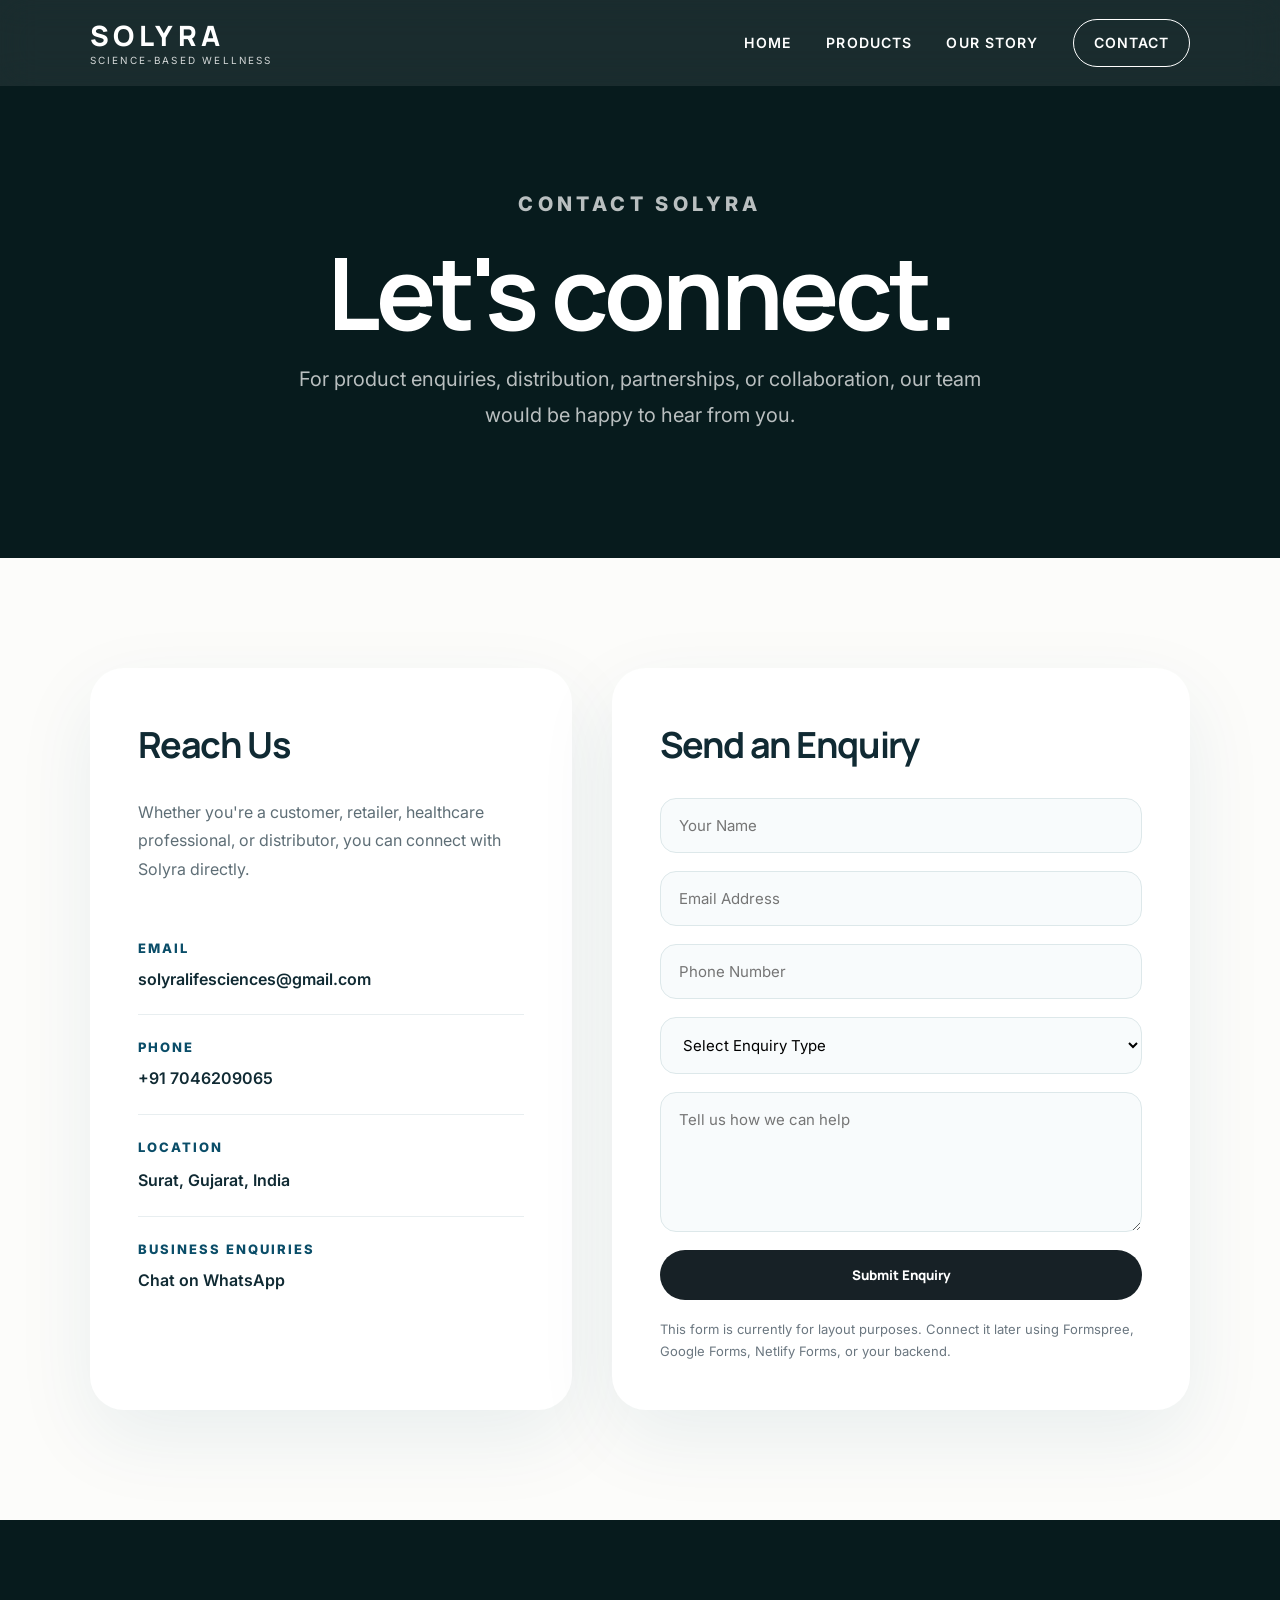
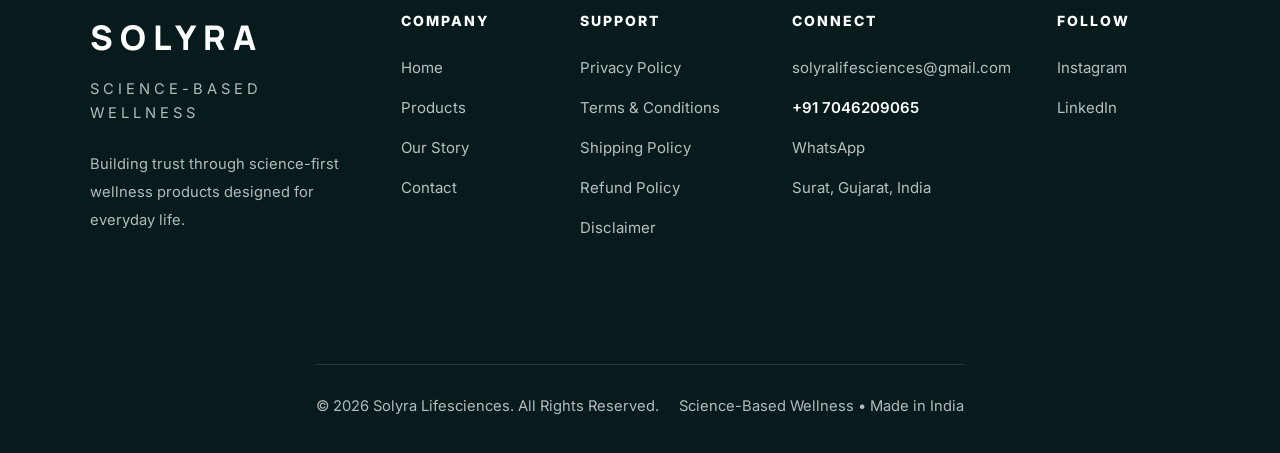
==== contact.html @ 99828cf7 "Initial commit" ====
<!DOCTYPE html>
<html lang="en">
<head>
<meta charset="UTF-8">
<meta name="viewport" content="width=device-width, initial-scale=1.0">
<link rel="canonical" href="https://www.solyralifesciences.com/contact.html">
<meta property="og:title" content="Contact | Solyra Lifesciences">
<meta property="og:description" content="Contact Solyra Lifesciences for product enquiries, partnerships, distribution opportunities, or support.">
<meta property="og:type" content="website">
<meta property="og:url" content="https://www.solyralifesciences.com/contact.html">
<meta property="og:image" content="https://www.solyralifesciences.com/assets/og-image.jpg">

<meta name="twitter:card" content="summary_large_image">
<meta name="twitter:title" content="Contact | Solyra Lifesciences">
<meta name="twitter:description" content="Reach Solyra Lifesciences for product and business enquiries.">
<meta name="twitter:image" content="https://www.solyralifesciences.com/assets/og-image.jpg">

<title>Contact | Solyra Lifesciences</title>
<meta name="description" content="Contact Solyra Lifesciences for product enquiries, partnerships, distribution opportunities, or general support.">

<link rel="icon" type="image/png" href="assets/favicon.png">

<link rel="preconnect" href="https://fonts.googleapis.com">
<link rel="preconnect" href="https://fonts.gstatic.com" crossorigin>

<link href="https://fonts.googleapis.com/css2?family=Inter:wght@400;500;600;700&family=Manrope:wght@600;700;800&display=swap" rel="stylesheet">

<link rel="stylesheet" href="styles.css">

<style>
.contact-hero{
    min-height:62vh;
    padding:150px 7% 90px;
    background:#071B1D;
    color:white;
    display:flex;
    align-items:center;
    justify-content:center;
    text-align:center;
}

.contact-hero-inner{
    max-width:900px;
}

.contact-hero h1{
    font-size:clamp(56px,8vw,100px);
    line-height:.95;
    letter-spacing:-4px;
    margin:22px 0;
}

.contact-hero p{
    max-width:720px;
    margin:auto;
    color:rgba(255,255,255,.72);
    font-size:20px;
    line-height:1.8;
}

.contact-page-section{
    padding:110px 7%;
    background:#FCFCFA;
}

.contact-grid{
    max-width:1180px;
    margin:auto;
    display:grid;
    grid-template-columns:1fr 1.2fr;
    gap:40px;
    align-items:stretch;
}

.contact-info-card,
.contact-form-card{
    background:white;
    border-radius:34px;
    padding:48px;
    box-shadow:0 28px 80px rgba(10,77,104,.08);
}

.contact-info-card h2,
.contact-form-card h2{
    font-size:36px;
    color:#102A33;
    margin-bottom:24px;
}

.contact-info-card p{
    color:#5E6E76;
    line-height:1.8;
    margin-bottom:32px;
}

.contact-detail{
    padding:22px 0;
    border-bottom:1px solid #E8EEF0;
}

.contact-detail:last-child{
    border-bottom:none;
}

.contact-detail span{
    display:block;
    color:#0A4D68;
    font-weight:800;
    font-size:13px;
    letter-spacing:2px;
    text-transform:uppercase;
    margin-bottom:8px;
}

.contact-detail a,
.contact-detail p{
    color:#102A33;
    text-decoration:none;
    font-weight:600;
    margin:0;
}

.contact-form{
    display:grid;
    gap:18px;
}

.contact-form input,
.contact-form textarea,
.contact-form select{
    width:100%;
    padding:17px 18px;
    border-radius:16px;
    border:1px solid #DDE8EA;
    font-family:Inter,sans-serif;
    font-size:15px;
    outline:none;
    background:#F8FBFC;
}

.contact-form textarea{
    min-height:140px;
    resize:vertical;
}

.contact-form input:focus,
.contact-form textarea:focus,
.contact-form select:focus{
    border-color:#0A4D68;
    background:white;
}

.contact-note{
    font-size:13px;
    color:#6B7780;
    line-height:1.7;
}

@media(max-width:900px){
    .contact-grid{
        grid-template-columns:1fr;
    }

    .contact-hero h1{
        letter-spacing:-2px;
    }

    .contact-info-card,
    .contact-form-card{
        padding:34px;
    }
}
.success-message{
    display:none;
    background:#EAF8EF;
    color:#17643A;
    border:1px solid #BFE5CC;
    padding:16px 20px;
    border-radius:14px;
    margin-bottom:24px;
    font-weight:600;
}
.footer-v2{
    background:#071B1D;
    color:#ffffff;
    padding:90px 7% 34px;
}

.footer-main{
    max-width:1280px;
    margin:0 auto;
    display:grid;
    grid-template-columns:2fr 1fr 1.25fr 1.35fr 1fr;
    gap:46px;
    align-items:flex-start;
}

.footer-brand h3{
    font-size:34px;
    letter-spacing:7px;
    font-weight:900;
    margin-bottom:14px;
}

.footer-tagline{
    color:rgba(255,255,255,.78);
    text-transform:uppercase;
    letter-spacing:4px;
    font-size:12px;
    margin-bottom:26px;
}

.footer-desc{
    max-width:310px;
    color:rgba(255,255,255,.70);
    line-height:1.9;
    font-size:15px;
}

.footer-column{
    display:flex;
    flex-direction:column;
    align-items:flex-start;
    gap:0;
}

.footer-column h4{
    color:#ffffff;
    font-size:14px;
    font-weight:800;
    letter-spacing:2px;
    text-transform:uppercase;
    margin-bottom:22px;
}

.footer-column a,
.footer-column span{
    display:block;
    color:rgba(255,255,255,.72);
    text-decoration:none;
    font-size:15px;
    line-height:1.8;
    margin-bottom:13px;
    transition:.25s ease;
}

.footer-column a:hover{
    color:#ffffff;
    transform:translateX(4px);
}

.footer-column a[href^="tel"]{
    color:#ffffff;
    font-weight:600;
}

.footer-bottom{
    max-width:1280px;
    margin:80px auto 0;
    padding-top:30px;
    border-top:1px solid rgba(255,255,255,.12);
    display:flex;
    justify-content:space-between;
    align-items:center;
    gap:20px;
    color:rgba(255,255,255,.58);
    font-size:13px;
}

@media(max-width:1100px){
    .footer-main{
        grid-template-columns:2fr 1fr 1fr;
    }
}

@media(max-width:760px){
    .footer-main{
        grid-template-columns:1fr 1fr;
        gap:42px;
    }

    .footer-bottom{
        flex-direction:column;
        align-items:flex-start;
    }
}

@media(max-width:560px){
    .footer-v2{
        padding:70px 7% 30px;
    }

    .footer-main{
        grid-template-columns:1fr;
    }
}
</style>
</head>

<body>

<header class="site-header" id="siteHeader">
<nav class="nav">
    <a href="index.html" class="brand">
        <span class="brand-mark">SOLYRA</span>
        <span class="brand-subtitle">Science-Based Wellness</span>
    </a>

    <div class="nav-links">
        <a href="index.html">Home</a>
        <a href="products.html">Products</a>
        <a href="story.html">Our Story</a>
        <a href="contact.html" class="nav-cta">Contact</a>
    </div>
</nav>
</header>

<main>

<section class="contact-hero">
    <div class="contact-hero-inner reveal">
        <p class="eyebrow">CONTACT SOLYRA</p>
        <h1>Let's connect.</h1>
        <p>
            For product enquiries, distribution, partnerships, or collaboration,
            our team would be happy to hear from you.
        </p>
    </div>
</section>

<section class="contact-page-section">
    <div class="contact-grid">

        <div class="contact-info-card reveal">
            <h2>Reach Us</h2>
            <p>
                Whether you're a customer, retailer, healthcare professional, or distributor,
                you can connect with Solyra directly.
            </p>

            <div class="contact-detail">
                <span>Email</span>
                <a href="mailto:solyralifesciences@gmail.com">solyralifesciences@gmail.com</a>
            </div>

            <div class="contact-detail">
                <span>Phone</span>
                <a href="tel:+917046209065">+91 7046209065</a>
            </div>

            <div class="contact-detail">
                <span>Location</span>
                <p>Surat, Gujarat, India</p>
            </div>

            <div class="contact-detail">
                <span>Business Enquiries</span>
                <a href="https://wa.me/917046209065" target="_blank">Chat on WhatsApp</a>
            </div>
        </div>

        <div class="contact-form-card reveal">
            <h2>Send an Enquiry</h2>
            <div id="successMessage" class="success-message">
    ✅ Thank you! Your enquiry has been submitted successfully. We'll get back to you soon.
</div>

            <form class="contact-form" action=https://script.google.com/macros/s/AKfycby6R7Pj20q1Ou5QL-6dDnWCo6KPaPNwyp5VIRvXRJoON9hdjIXz7Cu-K3hYNzl4_SzT/exec method="POST">
                <input type="text" name="name" placeholder="Your Name" required>

                <input type="email" name="email" placeholder="Email Address" required>

                <input type="tel" name="phone" placeholder="Phone Number">

                <select name="enquiry_type" required>
    <option value="">Select Enquiry Type</option>
    <option>Product Enquiry</option>
    <option>Distribution</option>
    <option>Retail Partnership</option>
    <option>General Collaboration</option>
</select>

                <textarea name="message" placeholder="Tell us how we can help"></textarea>

                <button type="submit" class="btn btn-dark">Submit Enquiry</button>

                <p class="contact-note">
                    This form is currently for layout purposes. Connect it later using Formspree,
                    Google Forms, Netlify Forms, or your backend.
                </p>
            </form>
        </div>

    </div>
</section>

</main>

<footer class="footer footer-v2">
    <div class="footer-main">

        <div class="footer-brand">
            <h3>SOLYRA</h3>
            <p class="footer-tagline">Science-Based Wellness</p>
            <p class="footer-desc">
                Building trust through science-first wellness products designed for everyday life.
            </p>
        </div>

        <div class="footer-column">
            <h4>Company</h4>
            <a href="index.html">Home</a>
            <a href="products.html">Products</a>
            <a href="story.html">Our Story</a>
            <a href="contact.html">Contact</a>
        </div>

        <div class="footer-column">
            <h4>Support</h4>
            <a href="privacy-policy.html">Privacy Policy</a>
            <a href="terms-and-conditions.html">Terms & Conditions</a>
            <a href="shipping-policy.html">Shipping Policy</a>
            <a href="refund-policy.html">Refund Policy</a>
            <a href="disclaimer.html">Disclaimer</a>
        </div>

        <div class="footer-column">
            <h4>Connect</h4>
            <a href="mailto:solyralifesciences@gmail.com">solyralifesciences@gmail.com</a>
            <a href="tel:+917046209065">+91 7046209065</a>
            <a href="https://wa.me/917046209065" target="_blank">WhatsApp</a>
            <span>Surat, Gujarat, India</span>
        </div>

        <div class="footer-column">
            <h4>Follow</h4>
            <a href="https://www.instagram.com/solyra_lifesciences/" target="_blank" rel="noopener noreferrer">Instagram</a>
            <a href="#" target="_blank">LinkedIn</a>
        </div>

    </div>

    <div class="footer-bottom">
        <p>© 2026 Solyra Lifesciences. All Rights Reserved.</p>
        <p>Science-Based Wellness • Made in India</p>
    </div>
</footer>

<script src="script.js"></script>

<script>
const contactForm = document.querySelector(".contact-form");

contactForm.addEventListener("submit", async function(e){
    e.preventDefault();

    const formData = new FormData(contactForm);

    try{
        await fetch(contactForm.action, {
            method:"POST",
            body:formData
        });

        const successMessage = document.getElementById("successMessage");

successMessage.style.display = "block";


setTimeout(() => {
    successMessage.style.display = "none";
}, 5000);
        contactForm.reset();

    }catch(error){
        alert("Something went wrong. Please try again or contact us on WhatsApp.");
    }
});
</script>

</body>
</html>
---- styles.css ----
:root{
  --charcoal:#172126;
  --muted:#617079;
  --paper:#f8fbfc;
  --white:#ffffff;
  --teal:#0A4D68;
  --emerald:#0f5c46;
  --cyan:#05B4D8;
  --stone:#efe9df;
  --shadow:0 30px 90px rgba(10,77,104,.12);
  --radius-lg:32px;
  --radius-md:24px;
  --radius-sm:14px;
}
*{box-sizing:border-box;margin:0;padding:0}
html{scroll-behavior:smooth}
body{font-family:Inter,sans-serif;background:var(--paper);color:var(--charcoal);line-height:1.6}
h1,h2,h3,.brand-mark{font-family:Manrope,sans-serif;letter-spacing:-.04em}
a{text-decoration:none;color:inherit}
.site-header{position:fixed;top:0;left:0;width:100%;z-index:50;transition:.35s ease;background:rgba(255,255,255,.08);backdrop-filter:blur(18px)}
.site-header.scrolled{background:rgba(255,255,255,.94);box-shadow:0 10px 40px rgba(0,0,0,.06)}
.site-header.scrolled .brand,.site-header.scrolled .nav-links a,.site-header.scrolled .nav-toggle{color:var(--charcoal)}
.nav{height:86px;display:flex;align-items:center;justify-content:space-between;padding:0 7vw;color:white}
.brand{display:flex;flex-direction:column;line-height:1;color:white}.brand-mark{font-weight:800;font-size:1.75rem;letter-spacing:.16em}.brand-subtitle{text-transform:uppercase;font-size:.62rem;letter-spacing:.22em;margin-top:7px;opacity:.82}.nav-links{display:flex;gap:34px;align-items:center;font-size:.88rem;font-weight:600;text-transform:uppercase;letter-spacing:.08em}.nav-cta{padding:12px 20px;border:1px solid currentColor;border-radius:999px}.nav-toggle{display:none;background:none;border:0;color:white;font-size:1.7rem}
.hero{position:relative;min-height:100vh;display:flex;align-items:center;justify-content:center;overflow:hidden;color:white;background:#050b0d;padding:120px 7vw 80px}.hero-slide{position:absolute;inset:0;background-size:cover;background-position:center;opacity:0;transform:scale(1.04);transition:opacity 1s ease, transform 7s ease}.hero-slide.active{opacity:1;transform:scale(1)}.hero-overlay{position:absolute;inset:0;background:linear-gradient(90deg,rgba(4,10,12,.82),rgba(4,10,12,.52),rgba(4,10,12,.18)),linear-gradient(0deg,rgba(4,10,12,.7),transparent 38%)}.hero-content{position:relative;z-index:3;max-width:780px;text-align:center;margin:auto}.eyebrow{text-transform:uppercase;letter-spacing:.22em;font-size:.78rem;font-weight:800;color:#dff8ff;margin-bottom:22px}.eyebrow.dark{color:var(--teal)}.hero h1{font-size:clamp(3rem,7vw,6.6rem);line-height:.95;font-weight:800;margin-bottom:28px}.hero-copy{max-width:650px;margin:0 auto 36px;font-size:1.15rem;color:rgba(255,255,255,.86)}.hero-actions,.contact-actions,.product-actions{display:flex;justify-content:center;gap:16px;flex-wrap:wrap}.btn{display:inline-flex;align-items:center;justify-content:center;padding:15px 26px;border-radius:999px;font-weight:800;font-family:Manrope,sans-serif;transition:.28s ease;border:1px solid transparent}.btn:hover{transform:translateY(-3px)}.btn-primary{background:var(--white);color:#102126}.btn-ghost{background:rgba(255,255,255,.12);color:white;border-color:rgba(255,255,255,.42);backdrop-filter:blur(14px)}.btn-dark{background:var(--charcoal);color:white}.btn-light{background:white;color:var(--charcoal);border-color:#dce6e9}.hero-trust{position:absolute;z-index:4;left:50%;bottom:34px;transform:translateX(-50%);width:min(1100px,86vw);display:grid;grid-template-columns:repeat(5,1fr);gap:1px;border-radius:999px;overflow:hidden;background:rgba(255,255,255,.14);backdrop-filter:blur(18px);border:1px solid rgba(255,255,255,.18)}.hero-trust span{text-align:center;padding:16px 10px;font-size:.78rem;font-weight:700;background:rgba(255,255,255,.08)}.slider-controls{position:absolute;z-index:5;right:7vw;bottom:120px;display:flex;gap:10px}.slider-dot{width:9px;height:9px;border-radius:50%;border:1px solid white;background:transparent;cursor:pointer}.slider-dot.active{background:white}.section{padding:110px 7vw}.brand-statement{text-align:center;max-width:1100px;margin:auto}.brand-statement p{font-family:Manrope,sans-serif;font-size:clamp(2.4rem,5vw,5.6rem);font-weight:800;line-height:1;color:var(--charcoal)}.brand-statement h2{font-size:clamp(2.4rem,5vw,5.6rem);line-height:1;color:var(--teal);margin:10px 0 26px}.brand-statement span{font-size:1.15rem;color:var(--muted);max-width:650px;display:block;margin:auto}.section-heading{text-align:center;max-width:780px;margin:0 auto 56px}.section-heading h2{font-size:clamp(2.4rem,4vw,4.2rem);line-height:1.05;color:var(--charcoal);margin-bottom:18px}.section-heading p:last-child{color:var(--muted);font-size:1.05rem}.product-card{background:white;border-radius:var(--radius-lg);box-shadow:var(--shadow);padding:72px;display:grid;grid-template-columns:.9fr 1.1fr;gap:64px;align-items:center}.product-visual{position:relative;text-align:center;min-height:430px;display:grid;place-items:center}.product-visual .glow{position:absolute;width:380px;height:380px;border-radius:50%;background:radial-gradient(circle,rgba(5,180,216,.26),transparent 68%)}.product-visual img{position:relative;z-index:2;width:min(360px,80%);filter:drop-shadow(0 38px 42px rgba(0,0,0,.2));animation:float 5s ease-in-out infinite}@keyframes float{50%{transform:translateY(-14px)}}.product-info h3{font-size:clamp(2.7rem,5vw,5rem);line-height:.95;color:var(--teal);margin:10px 0 18px}.product-kicker{text-transform:uppercase;font-weight:800;letter-spacing:.14em;color:var(--emerald);font-size:.8rem}.product-info>p{color:var(--muted);font-size:1.06rem;margin-bottom:28px}.benefit-grid{display:grid;grid-template-columns:repeat(3,1fr);gap:14px;margin-bottom:30px}.benefit-grid div{background:var(--paper);border:1px solid #e4edf0;border-radius:20px;padding:18px}.benefit-grid strong{display:block;color:var(--charcoal);margin-bottom:6px}.benefit-grid span{font-size:.86rem;color:var(--muted)}.product-actions{justify-content:flex-start}.why-section{background:#fff}.why-grid{display:grid;grid-template-columns:repeat(4,1fr);gap:22px}.why-card{background:var(--paper);border:1px solid #e4edf0;border-radius:var(--radius-md);padding:30px;min-height:230px;transition:.28s ease}.why-card:hover{transform:translateY(-8px);box-shadow:var(--shadow)}.why-card span{font-family:Manrope,sans-serif;font-weight:800;color:var(--cyan);font-size:.9rem}.why-card h3{font-size:1.25rem;margin:22px 0 10px;color:var(--charcoal)}.why-card p{color:var(--muted);font-size:.95rem}.science-panel{display:grid;grid-template-columns:1fr 1fr;min-height:600px;border-radius:var(--radius-lg);overflow:hidden;background:white;box-shadow:var(--shadow)}.science-image{background:url('assets/hero-3.png') center/cover no-repeat}.science-content{padding:72px;display:flex;flex-direction:column;justify-content:center}.science-content h2{font-size:clamp(2.4rem,4vw,4.5rem);line-height:1.02;margin-bottom:24px;color:var(--charcoal)}.science-content p{color:var(--muted);font-size:1.05rem;margin-bottom:28px}.process{display:grid;gap:14px}.process div{border-left:3px solid var(--cyan);padding:12px 0 12px 18px}.process strong{display:block}.process span{color:var(--muted);font-size:.9rem}.story-section{background:linear-gradient(135deg,#f8fbfc,#efe9df)}.story-content{max-width:920px;margin:auto;text-align:center}.story-content h2{font-size:clamp(2.6rem,5vw,5.8rem);line-height:1;margin-bottom:28px;color:var(--charcoal)}.story-content p{color:var(--muted);font-size:1.12rem;margin-bottom:32px}.faq-section{background:white}.faq-list{max-width:900px;margin:auto;display:grid;gap:14px}.faq-list details{border:1px solid #dfe9ec;border-radius:20px;background:white;padding:22px 26px}.faq-list summary{font-weight:800;font-family:Manrope,sans-serif;cursor:pointer}.faq-list p{color:var(--muted);margin-top:14px}.contact-section{background:var(--charcoal);color:white}.contact-card{text-align:center;max-width:880px;margin:auto}.contact-card h2{font-size:clamp(2.6rem,5vw,5.5rem);line-height:1;margin-bottom:22px}.contact-card p{color:rgba(255,255,255,.72);margin-bottom:32px}.footer{background:#081115;color:white;padding:58px 7vw;display:flex;justify-content:space-between;gap:30px;align-items:flex-start;flex-wrap:wrap}.footer h3{font-family:Manrope,sans-serif;letter-spacing:.18em}.footer p,.footer a{color:rgba(255,255,255,.7);font-size:.92rem}.footer-links{display:flex;gap:22px;flex-wrap:wrap}.whatsapp-float{position:fixed;right:24px;bottom:24px;width:58px;height:58px;border-radius:50%;display:grid;place-items:center;background:#25D366;color:white;font-size:25px;z-index:80;box-shadow:0 18px 35px rgba(0,0,0,.24)}.reveal{opacity:0;transform:translateY(28px);transition:opacity .8s ease, transform .8s ease}.reveal.visible{opacity:1;transform:none}
@media(max-width:980px){.nav-toggle{display:block}.nav-links{position:absolute;top:86px;left:0;width:100%;background:white;color:var(--charcoal);flex-direction:column;padding:24px;gap:18px;box-shadow:0 20px 60px rgba(0,0,0,.08);display:none}.nav-links.open{display:flex}.hero-trust{grid-template-columns:repeat(2,1fr);border-radius:24px;bottom:22px}.slider-controls{display:none}.product-card,.science-panel{grid-template-columns:1fr}.why-grid{grid-template-columns:1fr 1fr}.science-image{min-height:360px}.product-card,.science-content{padding:42px}.hero{padding-inline:24px}.section{padding:82px 24px}.footer{flex-direction:column}.nav{padding-inline:24px}}
@media(max-width:620px){.hero{min-height:92vh}.hero h1{font-size:3.1rem}.hero-copy{font-size:1rem}.

.hero-trust{
    position:absolute !important;
    left:0 !important;
    right:0 !important;
    bottom:32px !important;

    width:min(1100px, calc(100% - 120px)) !important;
    margin:0 auto !important;

    display:grid !important;
    grid-template-columns:repeat(5, 1fr) !important;

    background:rgba(255,255,255,0.14) !important;
    backdrop-filter:blur(18px) !important;
    -webkit-backdrop-filter:blur(18px) !important;

    border:1px solid rgba(255,255,255,0.18) !important;
    border-radius:22px !important;
    overflow:hidden !important;

    z-index:10 !important;
}

.hero-trust span{
    color:#ffffff !important;
    font-weight:600 !important;
    font-size:14px !important;
    text-align:center !important;
    padding:22px 14px !important;
    border-right:1px solid rgba(255,255,255,0.16) !important;
    white-space:nowrap !important;
}

.hero-trust span:last-child{
    border-right:none !important;
}

@media(max-width:900px){
    .hero-trust{
        position:relative !important;
        left:auto !important;
        right:auto !important;
        bottom:auto !important;
        width:100% !important;
        margin:35px auto 0 !important;
        grid-template-columns:repeat(2, 1fr) !important;
    }

    .hero-trust span{
        white-space:normal !important;
        font-size:13px !important;
        padding:18px 12px !important;
    }
}

@media(max-width:520px){
    .hero-trust{
        grid-template-columns:1fr !important;
    }

    .hero-trust span{
        border-right:none !important;
        border-bottom:1px solid rgba(255,255,255,0.16) !important;
    }

    .hero-trust span:last-child{
        border-bottom:none !important;
    }
}
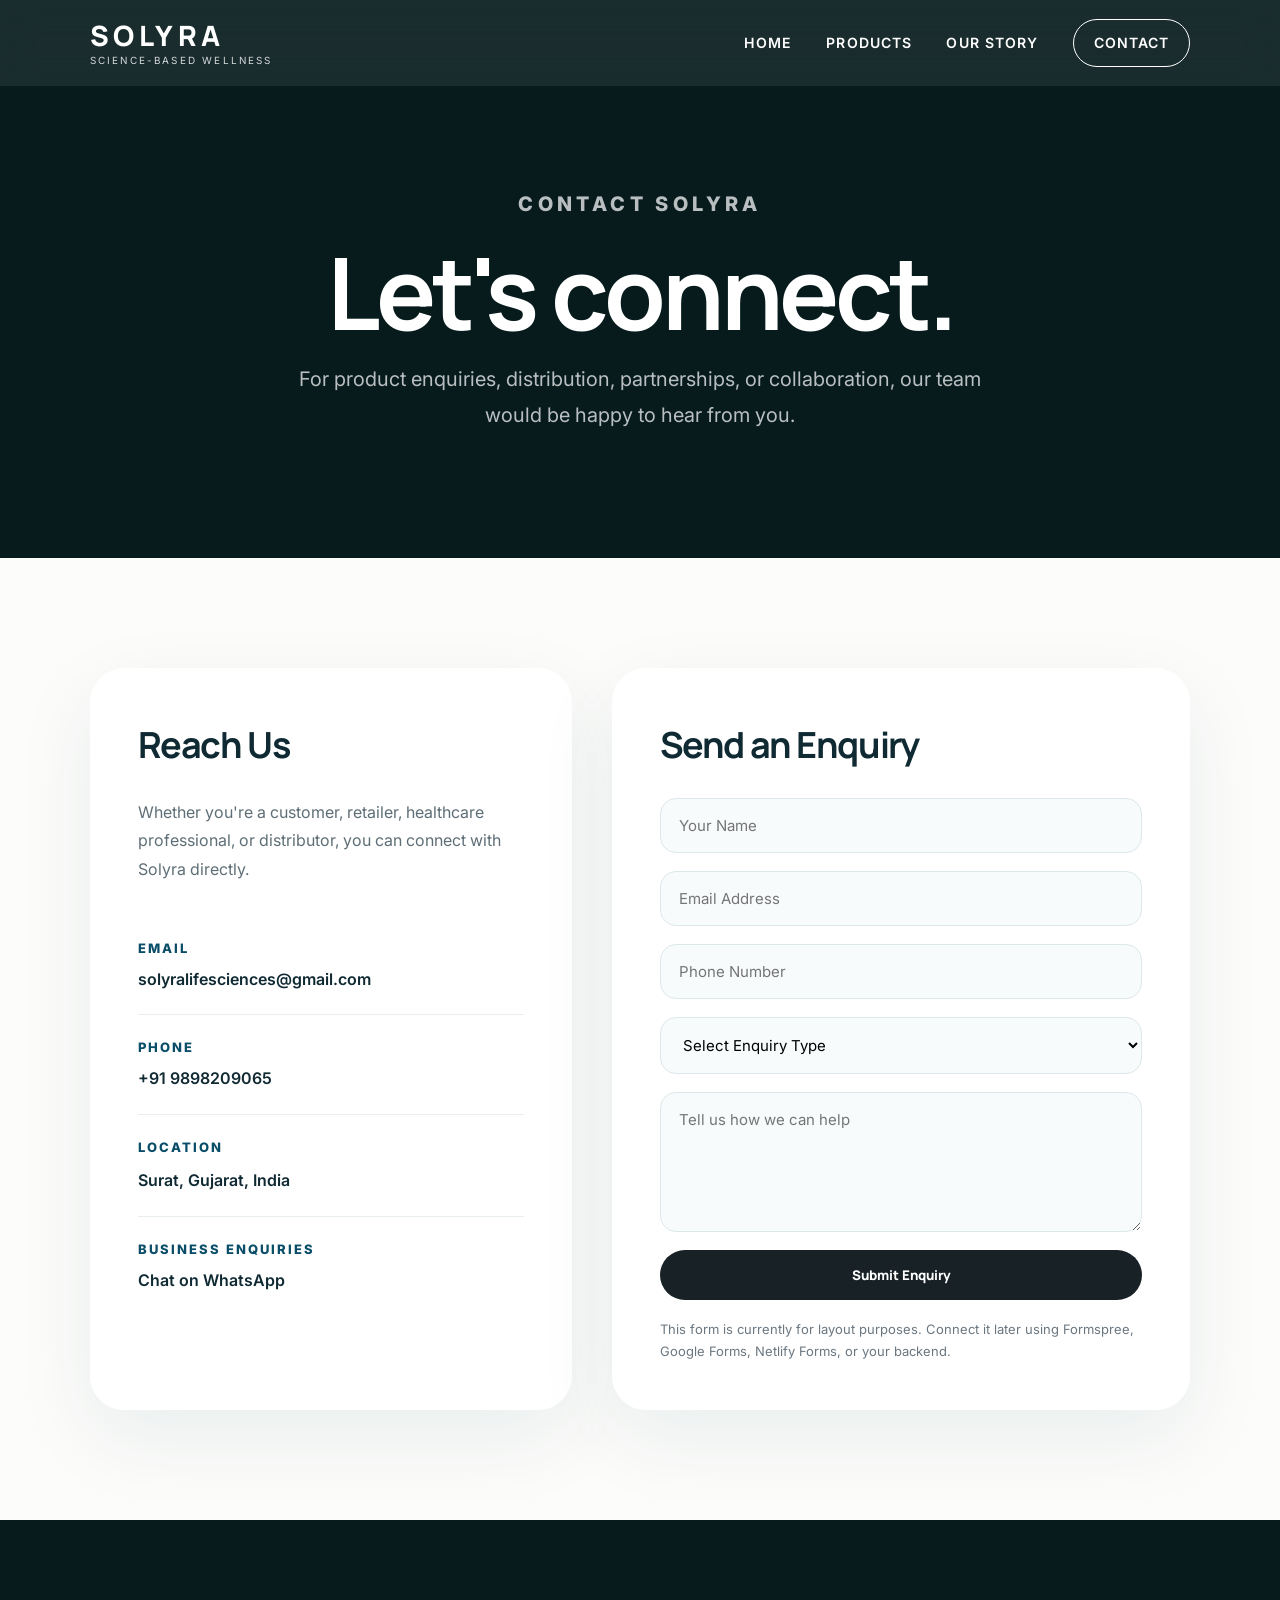
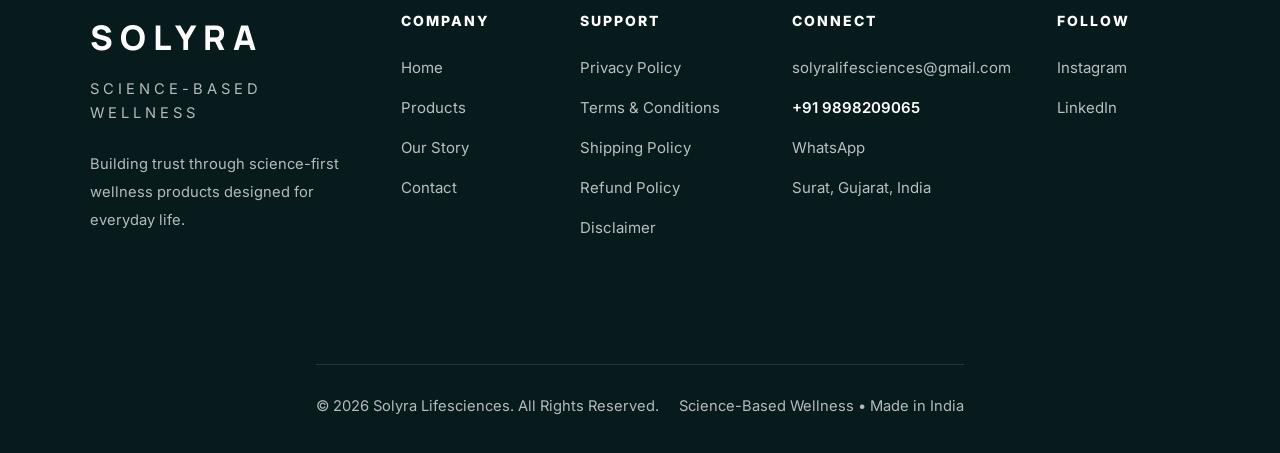
==== commit 424a0d20: "Update contact.html" ====
--- a/contact.html
+++ b/contact.html
@@ -306,12 +306,16 @@
         <span class="brand-subtitle">Science-Based Wellness</span>
     </a>
 
-    <div class="nav-links">
-        <a href="index.html">Home</a>
-        <a href="products.html">Products</a>
-        <a href="story.html">Our Story</a>
-        <a href="contact.html" class="nav-cta">Contact</a>
-    </div>
+    <button class="nav-toggle" id="navToggle" aria-label="Toggle Menu">
+    ☰
+</button>
+
+<div class="nav-links" id="navLinks">
+    <a href="index.html">Home</a>
+    <a href="products.html">Products</a>
+    <a href="story.html">Our Story</a>
+    <a href="contact.html" class="nav-cta">Contact</a>
+</div>
 </nav>
 </header>
 
@@ -345,7 +349,7 @@
 
             <div class="contact-detail">
                 <span>Phone</span>
-                <a href="tel:+917046209065">+91 7046209065</a>
+                <a href="tel:+919898209065">+91 9898209065</a>
             </div>
 
             <div class="contact-detail">
@@ -355,7 +359,7 @@
 
             <div class="contact-detail">
                 <span>Business Enquiries</span>
-                <a href="https://wa.me/917046209065" target="_blank">Chat on WhatsApp</a>
+                <a href="https://wa.me/919898209065" target="_blank">Chat on WhatsApp</a>
             </div>
         </div>
 
@@ -427,8 +431,8 @@
         <div class="footer-column">
             <h4>Connect</h4>
             <a href="mailto:solyralifesciences@gmail.com">solyralifesciences@gmail.com</a>
-            <a href="tel:+917046209065">+91 7046209065</a>
-            <a href="https://wa.me/917046209065" target="_blank">WhatsApp</a>
+            <a href="tel:+919898209065">+91 9898209065</a>
+            <a href="https://wa.me/919898209065" target="_blank">WhatsApp</a>
             <span>Surat, Gujarat, India</span>
         </div>
 
--- a/styles.css
+++ b/styles.css
@@ -24,43 +24,18 @@
 .brand{display:flex;flex-direction:column;line-height:1;color:white}.brand-mark{font-weight:800;font-size:1.75rem;letter-spacing:.16em}.brand-subtitle{text-transform:uppercase;font-size:.62rem;letter-spacing:.22em;margin-top:7px;opacity:.82}.nav-links{display:flex;gap:34px;align-items:center;font-size:.88rem;font-weight:600;text-transform:uppercase;letter-spacing:.08em}.nav-cta{padding:12px 20px;border:1px solid currentColor;border-radius:999px}.nav-toggle{display:none;background:none;border:0;color:white;font-size:1.7rem}
 .hero{position:relative;min-height:100vh;display:flex;align-items:center;justify-content:center;overflow:hidden;color:white;background:#050b0d;padding:120px 7vw 80px}.hero-slide{position:absolute;inset:0;background-size:cover;background-position:center;opacity:0;transform:scale(1.04);transition:opacity 1s ease, transform 7s ease}.hero-slide.active{opacity:1;transform:scale(1)}.hero-overlay{position:absolute;inset:0;background:linear-gradient(90deg,rgba(4,10,12,.82),rgba(4,10,12,.52),rgba(4,10,12,.18)),linear-gradient(0deg,rgba(4,10,12,.7),transparent 38%)}.hero-content{position:relative;z-index:3;max-width:780px;text-align:center;margin:auto}.eyebrow{text-transform:uppercase;letter-spacing:.22em;font-size:.78rem;font-weight:800;color:#dff8ff;margin-bottom:22px}.eyebrow.dark{color:var(--teal)}.hero h1{font-size:clamp(3rem,7vw,6.6rem);line-height:.95;font-weight:800;margin-bottom:28px}.hero-copy{max-width:650px;margin:0 auto 36px;font-size:1.15rem;color:rgba(255,255,255,.86)}.hero-actions,.contact-actions,.product-actions{display:flex;justify-content:center;gap:16px;flex-wrap:wrap}.btn{display:inline-flex;align-items:center;justify-content:center;padding:15px 26px;border-radius:999px;font-weight:800;font-family:Manrope,sans-serif;transition:.28s ease;border:1px solid transparent}.btn:hover{transform:translateY(-3px)}.btn-primary{background:var(--white);color:#102126}.btn-ghost{background:rgba(255,255,255,.12);color:white;border-color:rgba(255,255,255,.42);backdrop-filter:blur(14px)}.btn-dark{background:var(--charcoal);color:white}.btn-light{background:white;color:var(--charcoal);border-color:#dce6e9}.hero-trust{position:absolute;z-index:4;left:50%;bottom:34px;transform:translateX(-50%);width:min(1100px,86vw);display:grid;grid-template-columns:repeat(5,1fr);gap:1px;border-radius:999px;overflow:hidden;background:rgba(255,255,255,.14);backdrop-filter:blur(18px);border:1px solid rgba(255,255,255,.18)}.hero-trust span{text-align:center;padding:16px 10px;font-size:.78rem;font-weight:700;background:rgba(255,255,255,.08)}.slider-controls{position:absolute;z-index:5;right:7vw;bottom:120px;display:flex;gap:10px}.slider-dot{width:9px;height:9px;border-radius:50%;border:1px solid white;background:transparent;cursor:pointer}.slider-dot.active{background:white}.section{padding:110px 7vw}.brand-statement{text-align:center;max-width:1100px;margin:auto}.brand-statement p{font-family:Manrope,sans-serif;font-size:clamp(2.4rem,5vw,5.6rem);font-weight:800;line-height:1;color:var(--charcoal)}.brand-statement h2{font-size:clamp(2.4rem,5vw,5.6rem);line-height:1;color:var(--teal);margin:10px 0 26px}.brand-statement span{font-size:1.15rem;color:var(--muted);max-width:650px;display:block;margin:auto}.section-heading{text-align:center;max-width:780px;margin:0 auto 56px}.section-heading h2{font-size:clamp(2.4rem,4vw,4.2rem);line-height:1.05;color:var(--charcoal);margin-bottom:18px}.section-heading p:last-child{color:var(--muted);font-size:1.05rem}.product-card{background:white;border-radius:var(--radius-lg);box-shadow:var(--shadow);padding:72px;display:grid;grid-template-columns:.9fr 1.1fr;gap:64px;align-items:center}.product-visual{position:relative;text-align:center;min-height:430px;display:grid;place-items:center}.product-visual .glow{position:absolute;width:380px;height:380px;border-radius:50%;background:radial-gradient(circle,rgba(5,180,216,.26),transparent 68%)}.product-visual img{position:relative;z-index:2;width:min(360px,80%);filter:drop-shadow(0 38px 42px rgba(0,0,0,.2));animation:float 5s ease-in-out infinite}@keyframes float{50%{transform:translateY(-14px)}}.product-info h3{font-size:clamp(2.7rem,5vw,5rem);line-height:.95;color:var(--teal);margin:10px 0 18px}.product-kicker{text-transform:uppercase;font-weight:800;letter-spacing:.14em;color:var(--emerald);font-size:.8rem}.product-info>p{color:var(--muted);font-size:1.06rem;margin-bottom:28px}.benefit-grid{display:grid;grid-template-columns:repeat(3,1fr);gap:14px;margin-bottom:30px}.benefit-grid div{background:var(--paper);border:1px solid #e4edf0;border-radius:20px;padding:18px}.benefit-grid strong{display:block;color:var(--charcoal);margin-bottom:6px}.benefit-grid span{font-size:.86rem;color:var(--muted)}.product-actions{justify-content:flex-start}.why-section{background:#fff}.why-grid{display:grid;grid-template-columns:repeat(4,1fr);gap:22px}.why-card{background:var(--paper);border:1px solid #e4edf0;border-radius:var(--radius-md);padding:30px;min-height:230px;transition:.28s ease}.why-card:hover{transform:translateY(-8px);box-shadow:var(--shadow)}.why-card span{font-family:Manrope,sans-serif;font-weight:800;color:var(--cyan);font-size:.9rem}.why-card h3{font-size:1.25rem;margin:22px 0 10px;color:var(--charcoal)}.why-card p{color:var(--muted);font-size:.95rem}.science-panel{display:grid;grid-template-columns:1fr 1fr;min-height:600px;border-radius:var(--radius-lg);overflow:hidden;background:white;box-shadow:var(--shadow)}.science-image{background:url('assets/hero-3.png') center/cover no-repeat}.science-content{padding:72px;display:flex;flex-direction:column;justify-content:center}.science-content h2{font-size:clamp(2.4rem,4vw,4.5rem);line-height:1.02;margin-bottom:24px;color:var(--charcoal)}.science-content p{color:var(--muted);font-size:1.05rem;margin-bottom:28px}.process{display:grid;gap:14px}.process div{border-left:3px solid var(--cyan);padding:12px 0 12px 18px}.process strong{display:block}.process span{color:var(--muted);font-size:.9rem}.story-section{background:linear-gradient(135deg,#f8fbfc,#efe9df)}.story-content{max-width:920px;margin:auto;text-align:center}.story-content h2{font-size:clamp(2.6rem,5vw,5.8rem);line-height:1;margin-bottom:28px;color:var(--charcoal)}.story-content p{color:var(--muted);font-size:1.12rem;margin-bottom:32px}.faq-section{background:white}.faq-list{max-width:900px;margin:auto;display:grid;gap:14px}.faq-list details{border:1px solid #dfe9ec;border-radius:20px;background:white;padding:22px 26px}.faq-list summary{font-weight:800;font-family:Manrope,sans-serif;cursor:pointer}.faq-list p{color:var(--muted);margin-top:14px}.contact-section{background:var(--charcoal);color:white}.contact-card{text-align:center;max-width:880px;margin:auto}.contact-card h2{font-size:clamp(2.6rem,5vw,5.5rem);line-height:1;margin-bottom:22px}.contact-card p{color:rgba(255,255,255,.72);margin-bottom:32px}.footer{background:#081115;color:white;padding:58px 7vw;display:flex;justify-content:space-between;gap:30px;align-items:flex-start;flex-wrap:wrap}.footer h3{font-family:Manrope,sans-serif;letter-spacing:.18em}.footer p,.footer a{color:rgba(255,255,255,.7);font-size:.92rem}.footer-links{display:flex;gap:22px;flex-wrap:wrap}.whatsapp-float{position:fixed;right:24px;bottom:24px;width:58px;height:58px;border-radius:50%;display:grid;place-items:center;background:#25D366;color:white;font-size:25px;z-index:80;box-shadow:0 18px 35px rgba(0,0,0,.24)}.reveal{opacity:0;transform:translateY(28px);transition:opacity .8s ease, transform .8s ease}.reveal.visible{opacity:1;transform:none}
 @media(max-width:980px){.nav-toggle{display:block}.nav-links{position:absolute;top:86px;left:0;width:100%;background:white;color:var(--charcoal);flex-direction:column;padding:24px;gap:18px;box-shadow:0 20px 60px rgba(0,0,0,.08);display:none}.nav-links.open{display:flex}.hero-trust{grid-template-columns:repeat(2,1fr);border-radius:24px;bottom:22px}.slider-controls{display:none}.product-card,.science-panel{grid-template-columns:1fr}.why-grid{grid-template-columns:1fr 1fr}.science-image{min-height:360px}.product-card,.science-content{padding:42px}.hero{padding-inline:24px}.section{padding:82px 24px}.footer{flex-direction:column}.nav{padding-inline:24px}}
-@media(max-width:620px){.hero{min-height:92vh}.hero h1{font-size:3.1rem}.hero-copy{font-size:1rem}.
-
-.hero-trust{
-    position:absolute !important;
-    left:0 !important;
-    right:0 !important;
-    bottom:32px !important;
-
-    width:min(1100px, calc(100% - 120px)) !important;
-    margin:0 auto !important;
-
-    display:grid !important;
-    grid-template-columns:repeat(5, 1fr) !important;
-
-    background:rgba(255,255,255,0.14) !important;
-    backdrop-filter:blur(18px) !important;
-    -webkit-backdrop-filter:blur(18px) !important;
-
-    border:1px solid rgba(255,255,255,0.18) !important;
-    border-radius:22px !important;
-    overflow:hidden !important;
-
-    z-index:10 !important;
-}
-
-.hero-trust span{
-    color:#ffffff !important;
-    font-weight:600 !important;
-    font-size:14px !important;
-    text-align:center !important;
-    padding:22px 14px !important;
-    border-right:1px solid rgba(255,255,255,0.16) !important;
-    white-space:nowrap !important;
-}
-
-.hero-trust span:last-child{
-    border-right:none !important;
+@media(max-width:620px){
+    .hero{
+        min-height:92vh;
+    }
+
+    .hero h1{
+        font-size:3.1rem;
+    }
+
+    .hero-copy{
+        font-size:1rem;
+    }
 }
 
 @media(max-width:900px){
@@ -83,15 +58,175 @@
 
 @media(max-width:520px){
     .hero-trust{
-        grid-template-columns:1fr !important;
+        grid-template-columns:repeat(2, 1fr) !important;
+        margin-top:28px !important;
+        border-radius:18px !important;
     }
 
     .hero-trust span{
         border-right:none !important;
         border-bottom:1px solid rgba(255,255,255,0.16) !important;
+        font-size:12px !important;
+        padding:14px 10px !important;
     }
 
     .hero-trust span:last-child{
+        grid-column:1 / -1;
         border-bottom:none !important;
     }
+}
+/* CLEAN MOBILE OPTIMIZATION */
+
+html,
+body{
+    max-width:100%;
+    overflow-x:hidden;
+}
+
+@media(max-width:620px){
+
+    .hero{
+        min-height:auto;
+        display:block;
+        padding:110px 22px 55px;
+        overflow:hidden;
+    }
+
+    .hero-slide{
+        background-size:cover;
+        background-position:center center;
+    }
+
+    .hero-content{
+        max-width:100%;
+        text-align:left;
+        margin:0;
+        padding-top:32px;
+    }
+
+    .hero .eyebrow{
+        font-size:12px;
+        letter-spacing:4px;
+        margin-bottom:22px;
+    }
+
+    .hero h1{
+        font-size:44px;
+        line-height:1.08;
+        max-width:100%;
+        margin-bottom:24px;
+    }
+
+    .hero-copy{
+        font-size:17px;
+        line-height:1.65;
+        max-width:100%;
+        margin:0 0 30px;
+        text-align:left;
+    }
+
+    .hero-actions{
+        flex-direction:column;
+        align-items:stretch;
+        gap:14px;
+    }
+
+    .hero-actions .btn{
+        width:100%;
+        padding:17px 22px;
+        font-size:16px;
+    }
+
+    .hero-trust{
+        position:relative !important;
+        left:auto !important;
+        bottom:auto !important;
+        transform:none !important;
+        width:100% !important;
+        margin-top:30px !important;
+        grid-template-columns:repeat(2,1fr) !important;
+        border-radius:20px !important;
+    }
+
+    .hero-trust span{
+        white-space:normal !important;
+        font-size:12px !important;
+        line-height:1.35 !important;
+        padding:14px 8px !important;
+    }
+
+    .hero-trust span:last-child{
+        grid-column:1 / -1;
+    }
+
+    .product-card{
+        grid-template-columns:1fr;
+        padding:34px 24px;
+        gap:28px;
+        overflow:hidden;
+    }
+
+    .product-visual{
+        min-height:320px;
+    }
+
+    .product-visual img{
+        width:260px;
+        max-width:90%;
+    }
+
+    .benefit-grid{
+        grid-template-columns:1fr;
+    }
+
+    .product-actions{
+        flex-direction:column;
+        align-items:stretch;
+    }
+
+    .product-actions .btn{
+        width:100%;
+    }
+
+    .whatsapp-float{
+        right:18px;
+        bottom:28px;
+    }
+}
+@media(max-width:980px){
+
+    .nav-links{
+        display:none !important;
+        position:absolute !important;
+        top:86px !important;
+        left:0 !important;
+        width:100% !important;
+        background:#ffffff !important;
+        padding:34px 24px !important;
+        gap:24px !important;
+        flex-direction:column !important;
+        align-items:center !important;
+        box-shadow:0 20px 50px rgba(0,0,0,.12) !important;
+        z-index:999 !important;
+    }
+
+    .nav-links.open{
+        display:flex !important;
+    }
+
+    .nav-links a{
+        color:#102A33 !important;
+        font-size:17px !important;
+        font-weight:800 !important;
+        letter-spacing:2px !important;
+    }
+
+    .nav-toggle{
+        display:block !important;
+        color:#ffffff !important;
+        background:none !important;
+        border:0 !important;
+        font-size:38px !important;
+        z-index:1001 !important;
+    }
 }
